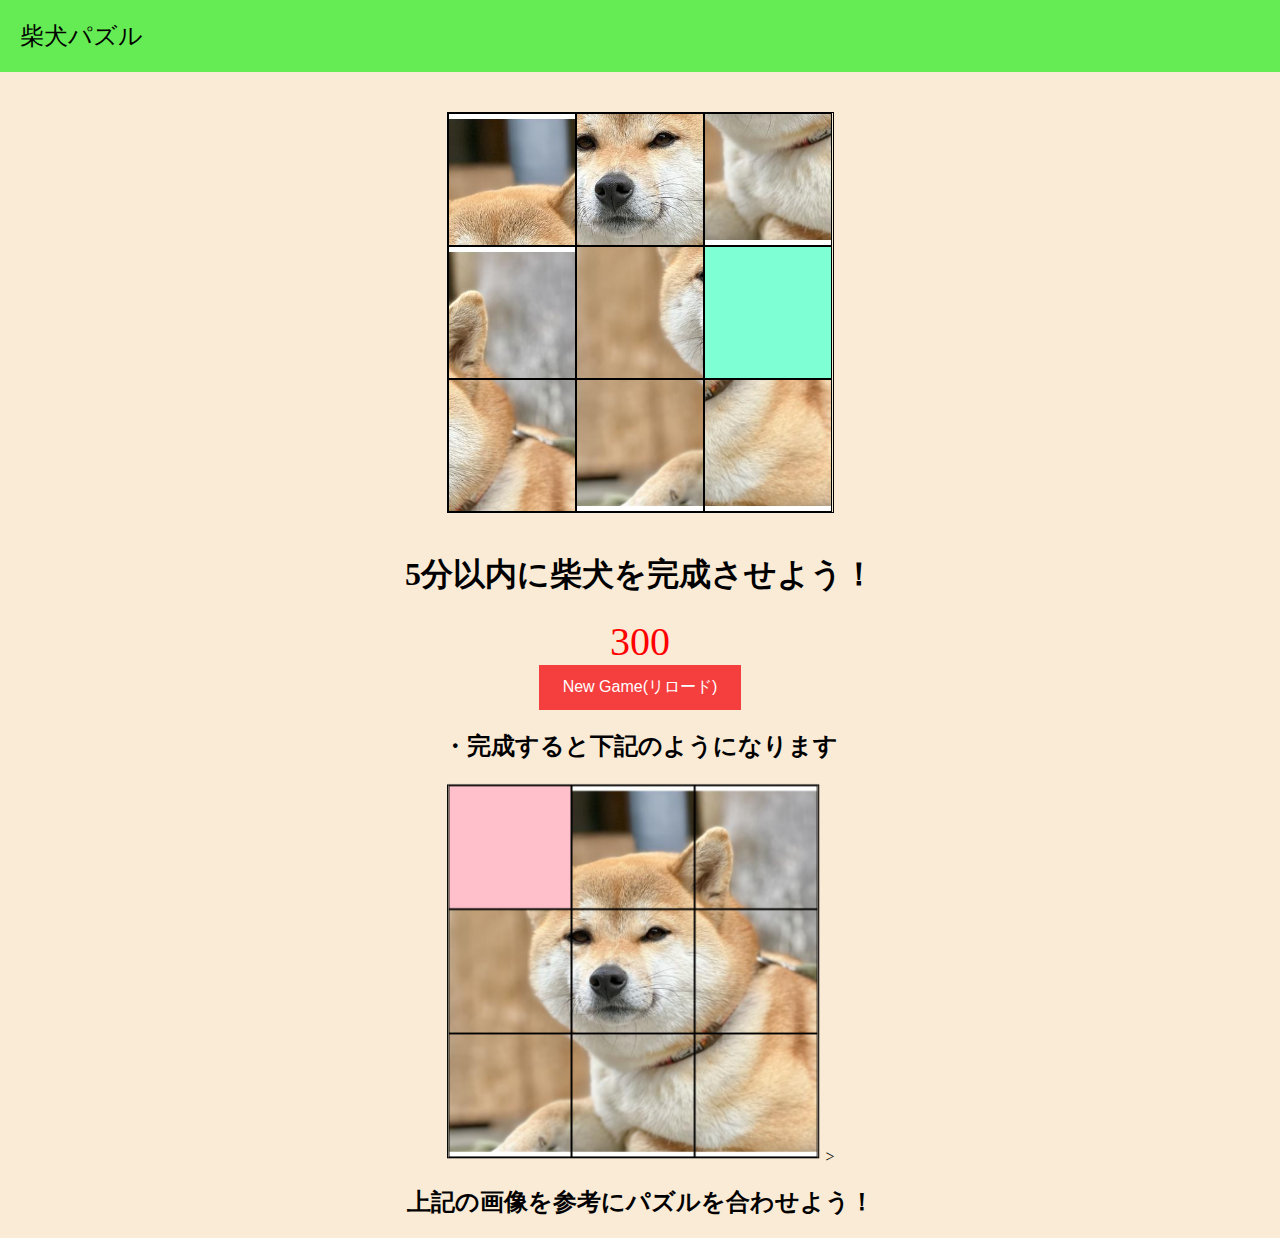
==== index.html @ 3b4a49c9 "1019" ====
<!DOCTYPE html>
<html lang="ja">
  <head>
    <meta charset="utf-8">
    <title>柴犬パズル</title>
    
    <header>
      <div class="logo">
          柴犬パズル
      </div>
      
  </header>


    <link rel="shortcut icon" href="/img/favicon.ico" type="image/x-icon">
    <meta name="viewport" content="width=device-width,initial-scale=1.0">
    <link rel="stylesheet" media="screen" href="style.css">
  </head>
  <body id="game">
    <div class="field">
      <div class="container">
        <div class="tile" data-index="0" id="0">
        </div>
        <div class="tile" data-index="1" id="1">
        </div>
        <div class="tile" data-index="2" id="2">
        </div>
      </div>
      <div class="container">
        <div class="tile" data-index="3" id="3">
        </div>
        <div class="tile" data-index="4" id="4">
        </div>
        <div class="tile" data-index="5" id="5">
        </div>
      </div>
      <div class="container">
        <div class="tile" data-index="6" id="6">
        </div>
        <div class="tile" data-index="7" id="7">
        </div>
        <div class="tile" data-index="8" id="8">
        </div>
      </div>
    </div>
    <h1>5分以内に柴犬を完成させよう！</h1>
    <p id="timer">300</p>

    <div class ="mainArea1">
      <button onclick="location.reload()">New Game(リロード)</button>
    </div>



    <h2>・完成すると下記のようになります</h2>
    
    <div class="mainArea2">
      <img src="img/ヒント.png"alt="" width="380" height="380" border="0">>
    </div>

    <h2>上記の画像を参考にパズルを合わせよう！</h2>
    


    <script src="index.js"></script>
  </body>
</html>
---- style.css ----
body {
    margin: 0;
    padding: 0;
}

header {
    background-color: #65eb53;
    color: #000000;
    padding: 20px 0;
    display: flex;
    justify-content: space-between;
    align-items: center;
}

.logo {
    font-size: 24px;
    margin-left: 20px;
}
    


#game {
    background-color: antiquewhite;
}
.field {
    margin: 40px auto;
    padding: 0px;
    border: 1px solid black;
    width: 385px;
    cursor: pointer;
}
.container {
    width: 384px;
    height: 133px;
    margin: 0px auto;
    text-align: center;
    display: flex;
    background-color: aquamarine;
}
.container .tile {
    width: 128px;
    border: 1px solid black;
}

div[data-index="1"] {
    background: url("img/doge.png") no-repeat top center;
    background-size: 300%;
}
div[data-index="2"] {
    background: url("img/doge.png") no-repeat top right;
    background-size: 300%;
}
div[data-index="3"] {
    background: url("img/doge.png") no-repeat center left;
    background-size: 300%;
}
div[data-index="4"] {
    background: url("img/doge.png") no-repeat center center;
    background-size: 300%;
}
div[data-index="5"] {
    background: url("img/doge.png") no-repeat center right;
    background-size: 300%;
}
div[data-index="6"] {
    background: url("img/doge.png") no-repeat bottom left;
    background-size: 300%;
}
div[data-index="7"] {
    background: url("img/doge.png") no-repeat bottom center;
    background-size: 300%;
}
div[data-index="8"] {
    background: url("img/doge.png") no-repeat bottom right;
    background-size: 300%;
}
h1{
    text-align: center;
}
h2{
    text-align: center;
}
b{
    text-align: center;
}

.mainArea1{
    text-align: center;
}

.mainArea2{
    width:100%;
    
    text-align: center;
}

#timer{
    font-size: 40px;
    text-align: center;
    color: red;
    margin: 0px;
}
button {
    background-color: #f53e3e;
    color: white;
    padding: 12px 24px;
    font-size: 16px;
    border: none;
    cursor: pointer;
}
button:hover {
    background-color: #d77b7b;
}
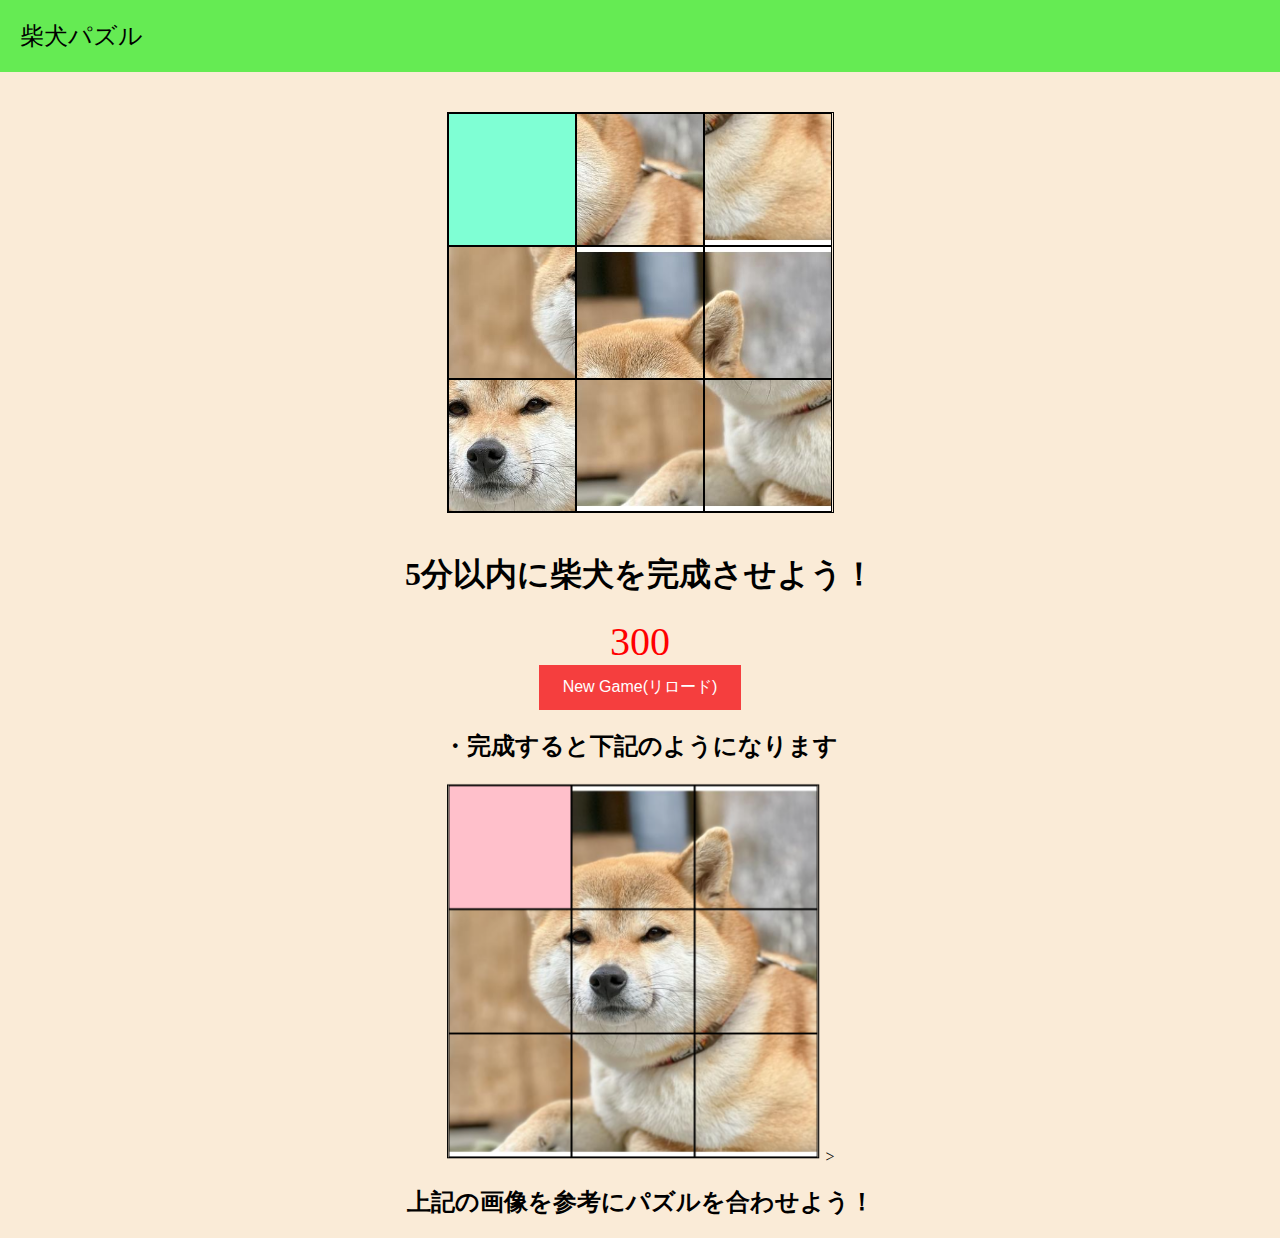
==== commit 4bd05c92: "1105" ====
--- a/index.html
+++ b/index.html
@@ -1,67 +1,67 @@
-<!DOCTYPE html>
-<html lang="ja">
-  <head>
-    <meta charset="utf-8">
-    <title>柴犬パズル</title>
-    
-    <header>
-      <div class="logo">
-          柴犬パズル
-      </div>
-      
-  </header>
-
-
-    <link rel="shortcut icon" href="/img/favicon.ico" type="image/x-icon">
-    <meta name="viewport" content="width=device-width,initial-scale=1.0">
-    <link rel="stylesheet" media="screen" href="style.css">
-  </head>
-  <body id="game">
-    <div class="field">
-      <div class="container">
-        <div class="tile" data-index="0" id="0">
-        </div>
-        <div class="tile" data-index="1" id="1">
-        </div>
-        <div class="tile" data-index="2" id="2">
-        </div>
-      </div>
-      <div class="container">
-        <div class="tile" data-index="3" id="3">
-        </div>
-        <div class="tile" data-index="4" id="4">
-        </div>
-        <div class="tile" data-index="5" id="5">
-        </div>
-      </div>
-      <div class="container">
-        <div class="tile" data-index="6" id="6">
-        </div>
-        <div class="tile" data-index="7" id="7">
-        </div>
-        <div class="tile" data-index="8" id="8">
-        </div>
-      </div>
-    </div>
-    <h1>5分以内に柴犬を完成させよう！</h1>
-    <p id="timer">300</p>
-
-    <div class ="mainArea1">
-      <button onclick="location.reload()">New Game(リロード)</button>
-    </div>
-
-
-
-    <h2>・完成すると下記のようになります</h2>
-    
-    <div class="mainArea2">
-      <img src="img/ヒント.png"alt="" width="380" height="380" border="0">>
-    </div>
-
-    <h2>上記の画像を参考にパズルを合わせよう！</h2>
-    
-
-
-    <script src="index.js"></script>
-  </body>
+<!DOCTYPE html>
+<html lang="ja">
+  <head>
+    <meta charset="utf-8">
+    <title>柴犬パズル</title>
+    
+    <header>
+      <div class="logo">
+          柴犬パズル
+      </div>
+      
+  </header>
+
+
+    <link rel="shortcut icon" href="/img/favicon.ico" type="image/x-icon">
+    <meta name="viewport" content="width=device-width,initial-scale=1.0">
+    <link rel="stylesheet" media="screen" href="style.css">
+  </head>
+  <body id="game">
+    <div class="field">
+      <div class="container">
+        <div class="tile" data-index="0" id="0">
+        </div>
+        <div class="tile" data-index="1" id="1">
+        </div>
+        <div class="tile" data-index="2" id="2">
+        </div>
+      </div>
+      <div class="container">
+        <div class="tile" data-index="3" id="3">
+        </div>
+        <div class="tile" data-index="4" id="4">
+        </div>
+        <div class="tile" data-index="5" id="5">
+        </div>
+      </div>
+      <div class="container">
+        <div class="tile" data-index="6" id="6">
+        </div>
+        <div class="tile" data-index="7" id="7">
+        </div>
+        <div class="tile" data-index="8" id="8">
+        </div>
+      </div>
+    </div>
+    <h1>5分以内に柴犬を完成させよう！</h1>
+    <p id="timer">300</p>
+
+    <div class ="mainArea1">
+      <button onclick="location.reload()">New Game(リロード)</button>
+    </div>
+
+
+
+    <h2>・完成すると下記のようになります</h2>
+    
+    <div class="mainArea2">
+      <img src="img/ヒント.png"alt="" width="380" height="380" border="0">>
+    </div>
+
+    <h2>上記の画像を参考にパズルを合わせよう！</h2>
+    
+
+
+    <script src="index.js"></script>
+  </body>
 </html>--- a/style.css
+++ b/style.css
@@ -1,113 +1,113 @@
-body {
-    margin: 0;
-    padding: 0;
-}
-
-header {
-    background-color: #65eb53;
-    color: #000000;
-    padding: 20px 0;
-    display: flex;
-    justify-content: space-between;
-    align-items: center;
-}
-
-.logo {
-    font-size: 24px;
-    margin-left: 20px;
-}
-    
-
-
-#game {
-    background-color: antiquewhite;
-}
-.field {
-    margin: 40px auto;
-    padding: 0px;
-    border: 1px solid black;
-    width: 385px;
-    cursor: pointer;
-}
-.container {
-    width: 384px;
-    height: 133px;
-    margin: 0px auto;
-    text-align: center;
-    display: flex;
-    background-color: aquamarine;
-}
-.container .tile {
-    width: 128px;
-    border: 1px solid black;
-}
-
-div[data-index="1"] {
-    background: url("img/doge.png") no-repeat top center;
-    background-size: 300%;
-}
-div[data-index="2"] {
-    background: url("img/doge.png") no-repeat top right;
-    background-size: 300%;
-}
-div[data-index="3"] {
-    background: url("img/doge.png") no-repeat center left;
-    background-size: 300%;
-}
-div[data-index="4"] {
-    background: url("img/doge.png") no-repeat center center;
-    background-size: 300%;
-}
-div[data-index="5"] {
-    background: url("img/doge.png") no-repeat center right;
-    background-size: 300%;
-}
-div[data-index="6"] {
-    background: url("img/doge.png") no-repeat bottom left;
-    background-size: 300%;
-}
-div[data-index="7"] {
-    background: url("img/doge.png") no-repeat bottom center;
-    background-size: 300%;
-}
-div[data-index="8"] {
-    background: url("img/doge.png") no-repeat bottom right;
-    background-size: 300%;
-}
-h1{
-    text-align: center;
-}
-h2{
-    text-align: center;
-}
-b{
-    text-align: center;
-}
-
-.mainArea1{
-    text-align: center;
-}
-
-.mainArea2{
-    width:100%;
-    
-    text-align: center;
-}
-
-#timer{
-    font-size: 40px;
-    text-align: center;
-    color: red;
-    margin: 0px;
-}
-button {
-    background-color: #f53e3e;
-    color: white;
-    padding: 12px 24px;
-    font-size: 16px;
-    border: none;
-    cursor: pointer;
-}
-button:hover {
-    background-color: #d77b7b;
-}
+body {
+    margin: 0;
+    padding: 0;
+}
+
+header {
+    background-color: #65eb53;
+    color: #000000;
+    padding: 20px 0;
+    display: flex;
+    justify-content: space-between;
+    align-items: center;
+}
+
+.logo {
+    font-size: 24px;
+    margin-left: 20px;
+}
+    
+
+
+#game {
+    background-color: antiquewhite;
+}
+.field {
+    margin: 40px auto;
+    padding: 0px;
+    border: 1px solid black;
+    width: 385px;
+    cursor: pointer;
+}
+.container {
+    width: 384px;
+    height: 133px;
+    margin: 0px auto;
+    text-align: center;
+    display: flex;
+    background-color: aquamarine;
+}
+.container .tile {
+    width: 128px;
+    border: 1px solid black;
+}
+
+div[data-index="1"] {
+    background: url("img/doge.png") no-repeat top center;
+    background-size: 300%;
+}
+div[data-index="2"] {
+    background: url("img/doge.png") no-repeat top right;
+    background-size: 300%;
+}
+div[data-index="3"] {
+    background: url("img/doge.png") no-repeat center left;
+    background-size: 300%;
+}
+div[data-index="4"] {
+    background: url("img/doge.png") no-repeat center center;
+    background-size: 300%;
+}
+div[data-index="5"] {
+    background: url("img/doge.png") no-repeat center right;
+    background-size: 300%;
+}
+div[data-index="6"] {
+    background: url("img/doge.png") no-repeat bottom left;
+    background-size: 300%;
+}
+div[data-index="7"] {
+    background: url("img/doge.png") no-repeat bottom center;
+    background-size: 300%;
+}
+div[data-index="8"] {
+    background: url("img/doge.png") no-repeat bottom right;
+    background-size: 300%;
+}
+h1{
+    text-align: center;
+}
+h2{
+    text-align: center;
+}
+b{
+    text-align: center;
+}
+
+.mainArea1{
+    text-align: center;
+}
+
+.mainArea2{
+    width:100%;
+    
+    text-align: center;
+}
+
+#timer{
+    font-size: 40px;
+    text-align: center;
+    color: red;
+    margin: 0px;
+}
+button {
+    background-color: #f53e3e;
+    color: white;
+    padding: 12px 24px;
+    font-size: 16px;
+    border: none;
+    cursor: pointer;
+}
+button:hover {
+    background-color: #d77b7b;
+}
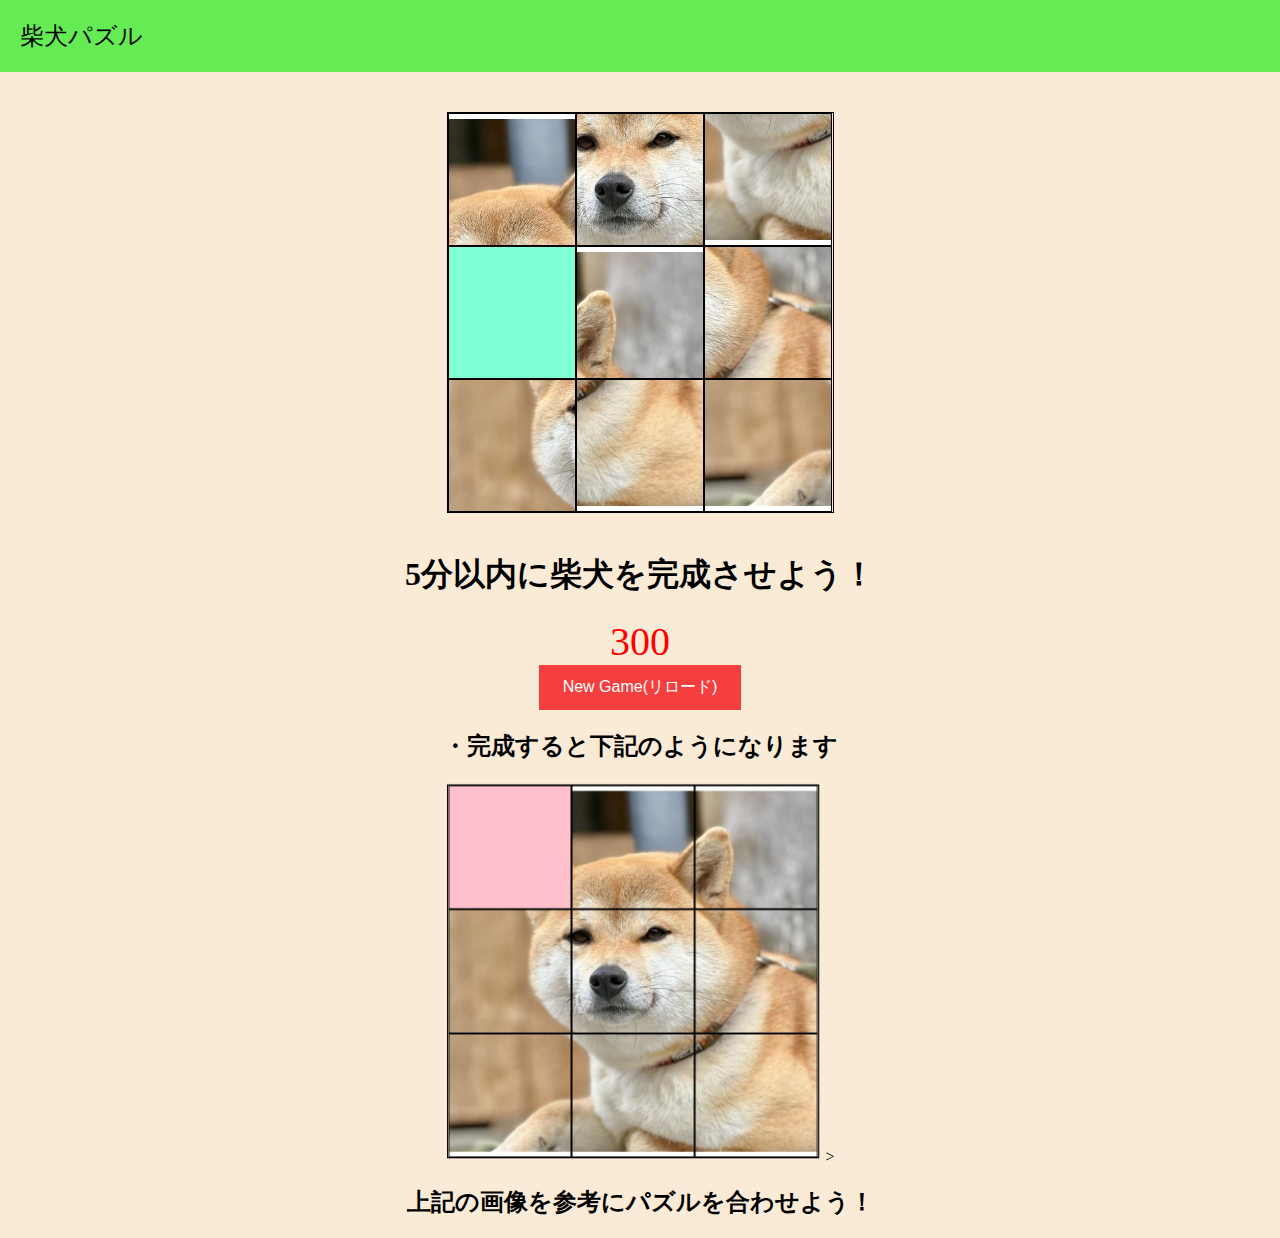
==== commit 1e0b2417: "アクセス解析" ====
--- a/index.html
+++ b/index.html
@@ -14,6 +14,7 @@
 
     <link rel="shortcut icon" href="/img/favicon.ico" type="image/x-icon">
     <meta name="viewport" content="width=device-width,initial-scale=1.0">
+    <script async src="https://www.googletagmanager.com/gtag/js?id=G-HC0EBL8XPP"></script>
     <link rel="stylesheet" media="screen" href="style.css">
   </head>
   <body id="game">
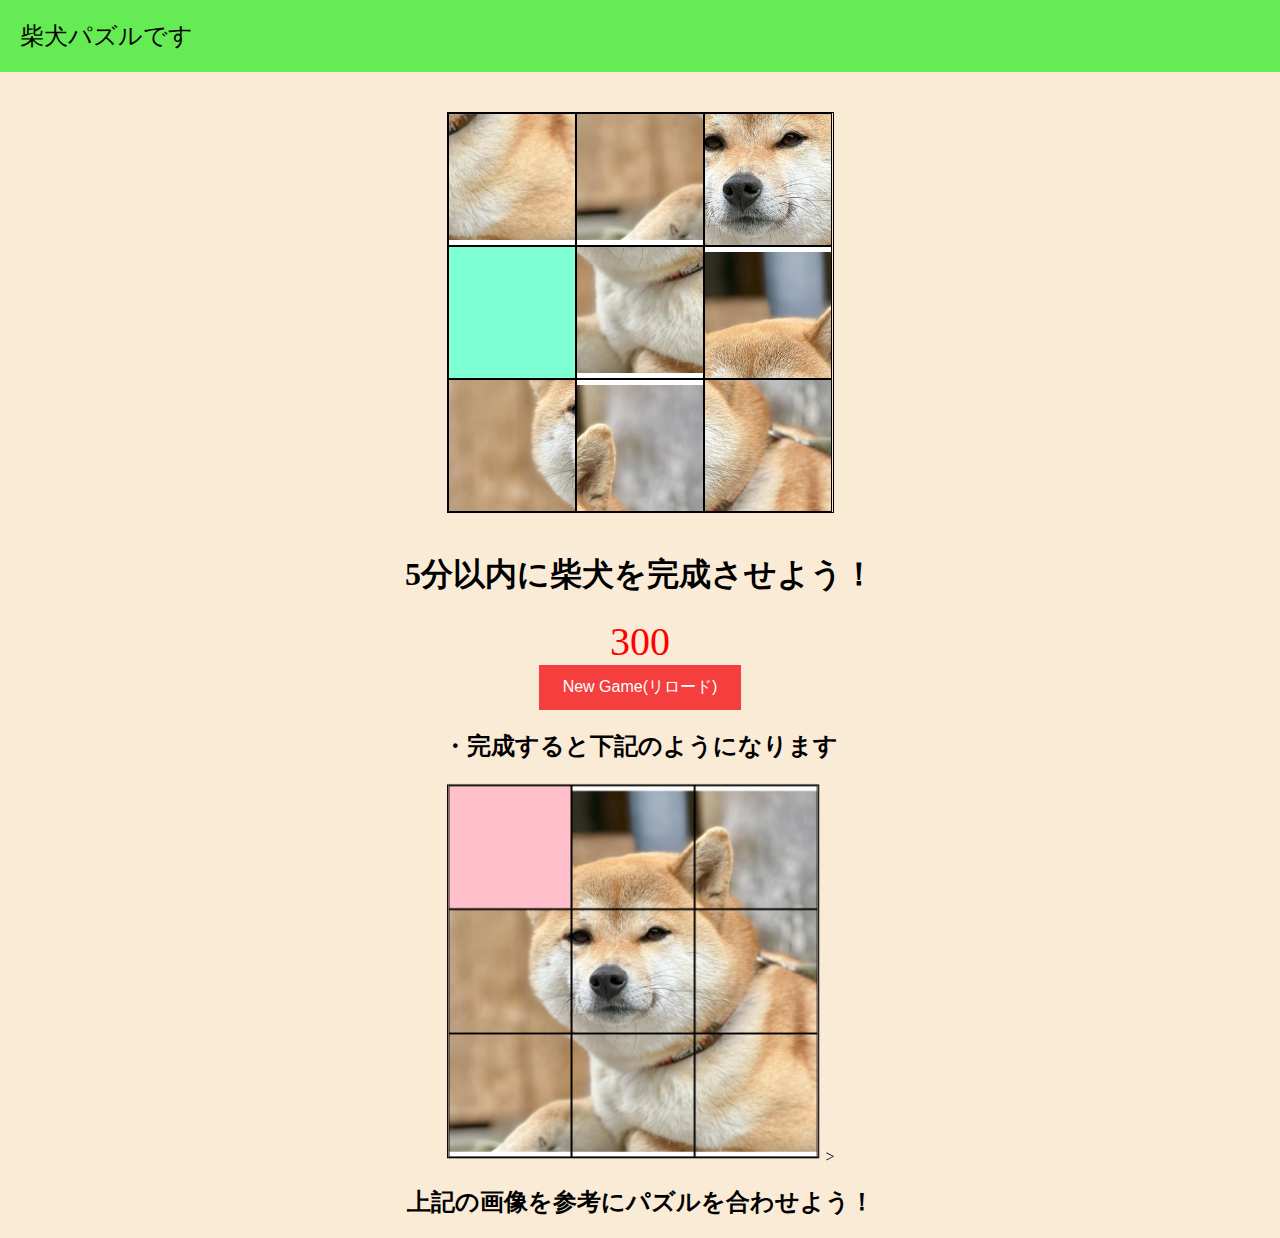
==== commit e9f88916: "アクセス解析の実装" ====
--- a/index.html
+++ b/index.html
@@ -6,7 +6,7 @@
     
     <header>
       <div class="logo">
-          柴犬パズル
+          柴犬パズルです
       </div>
       
   </header>
